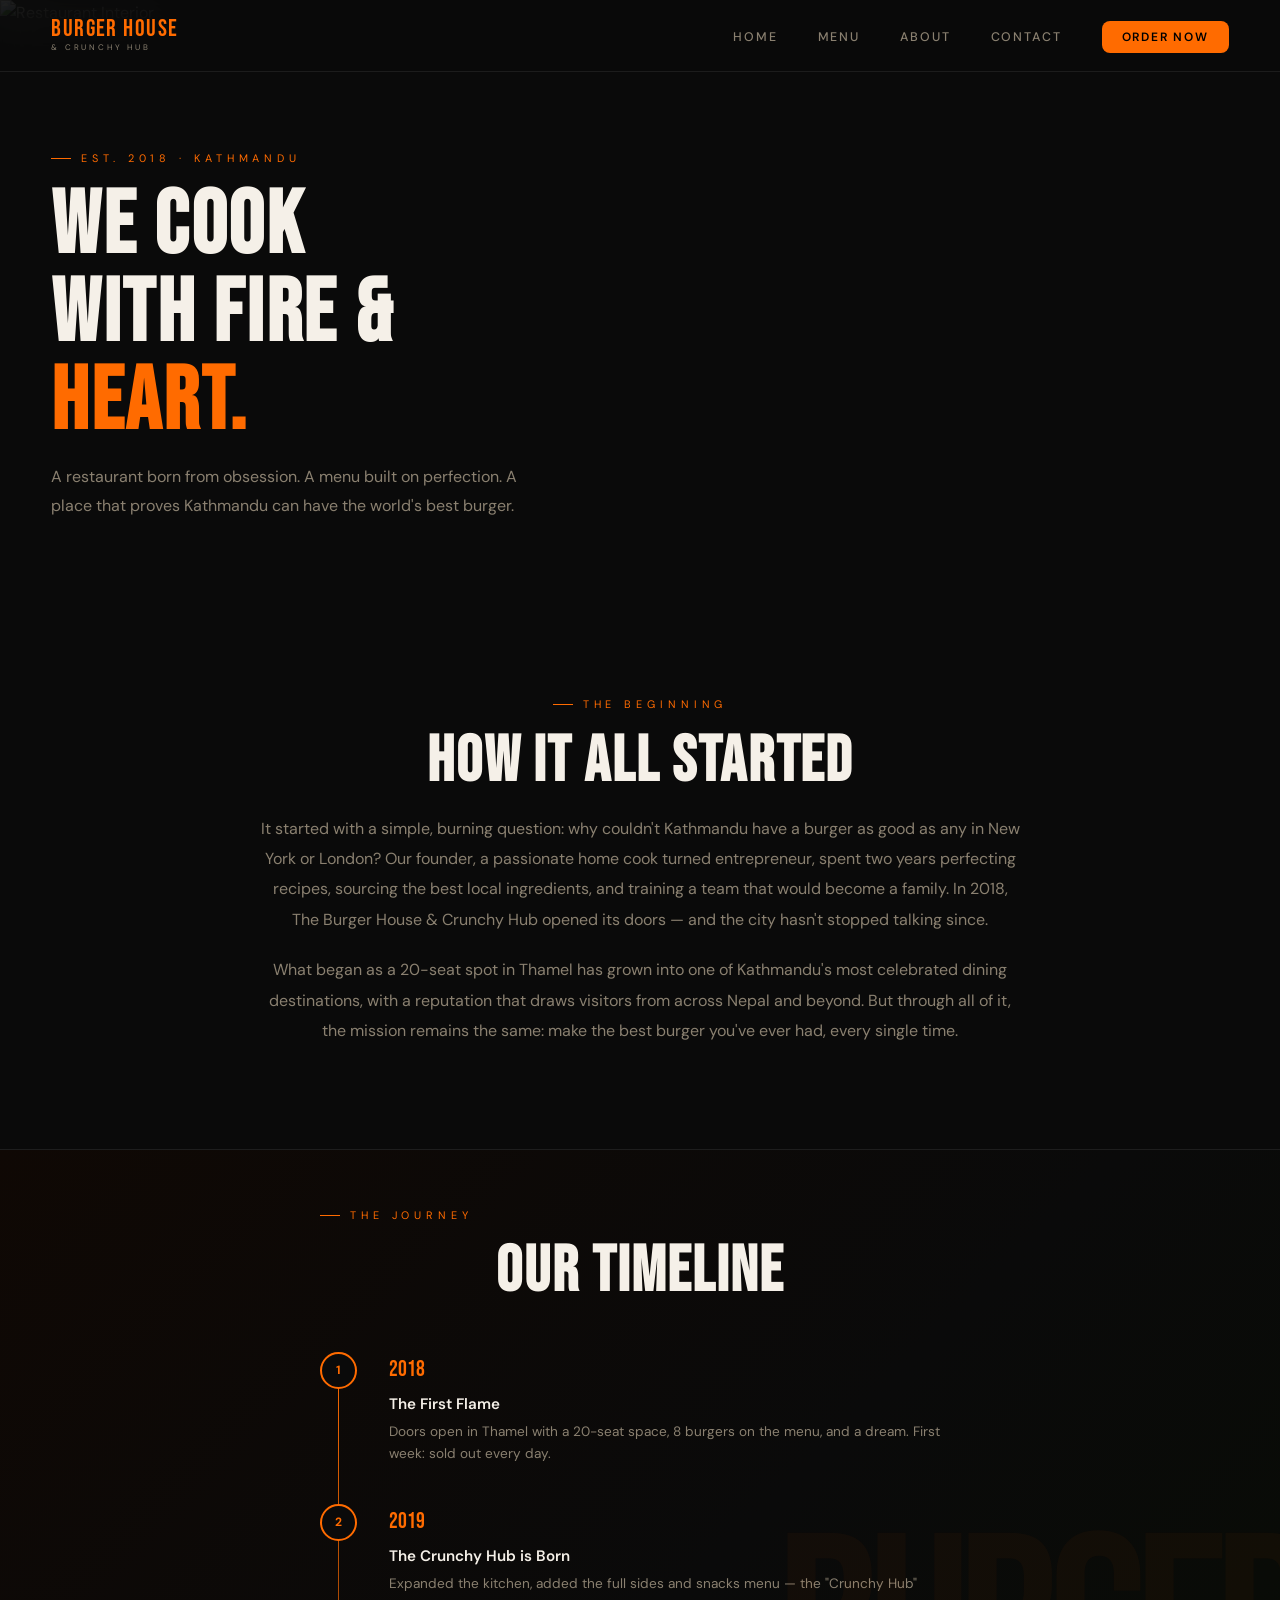
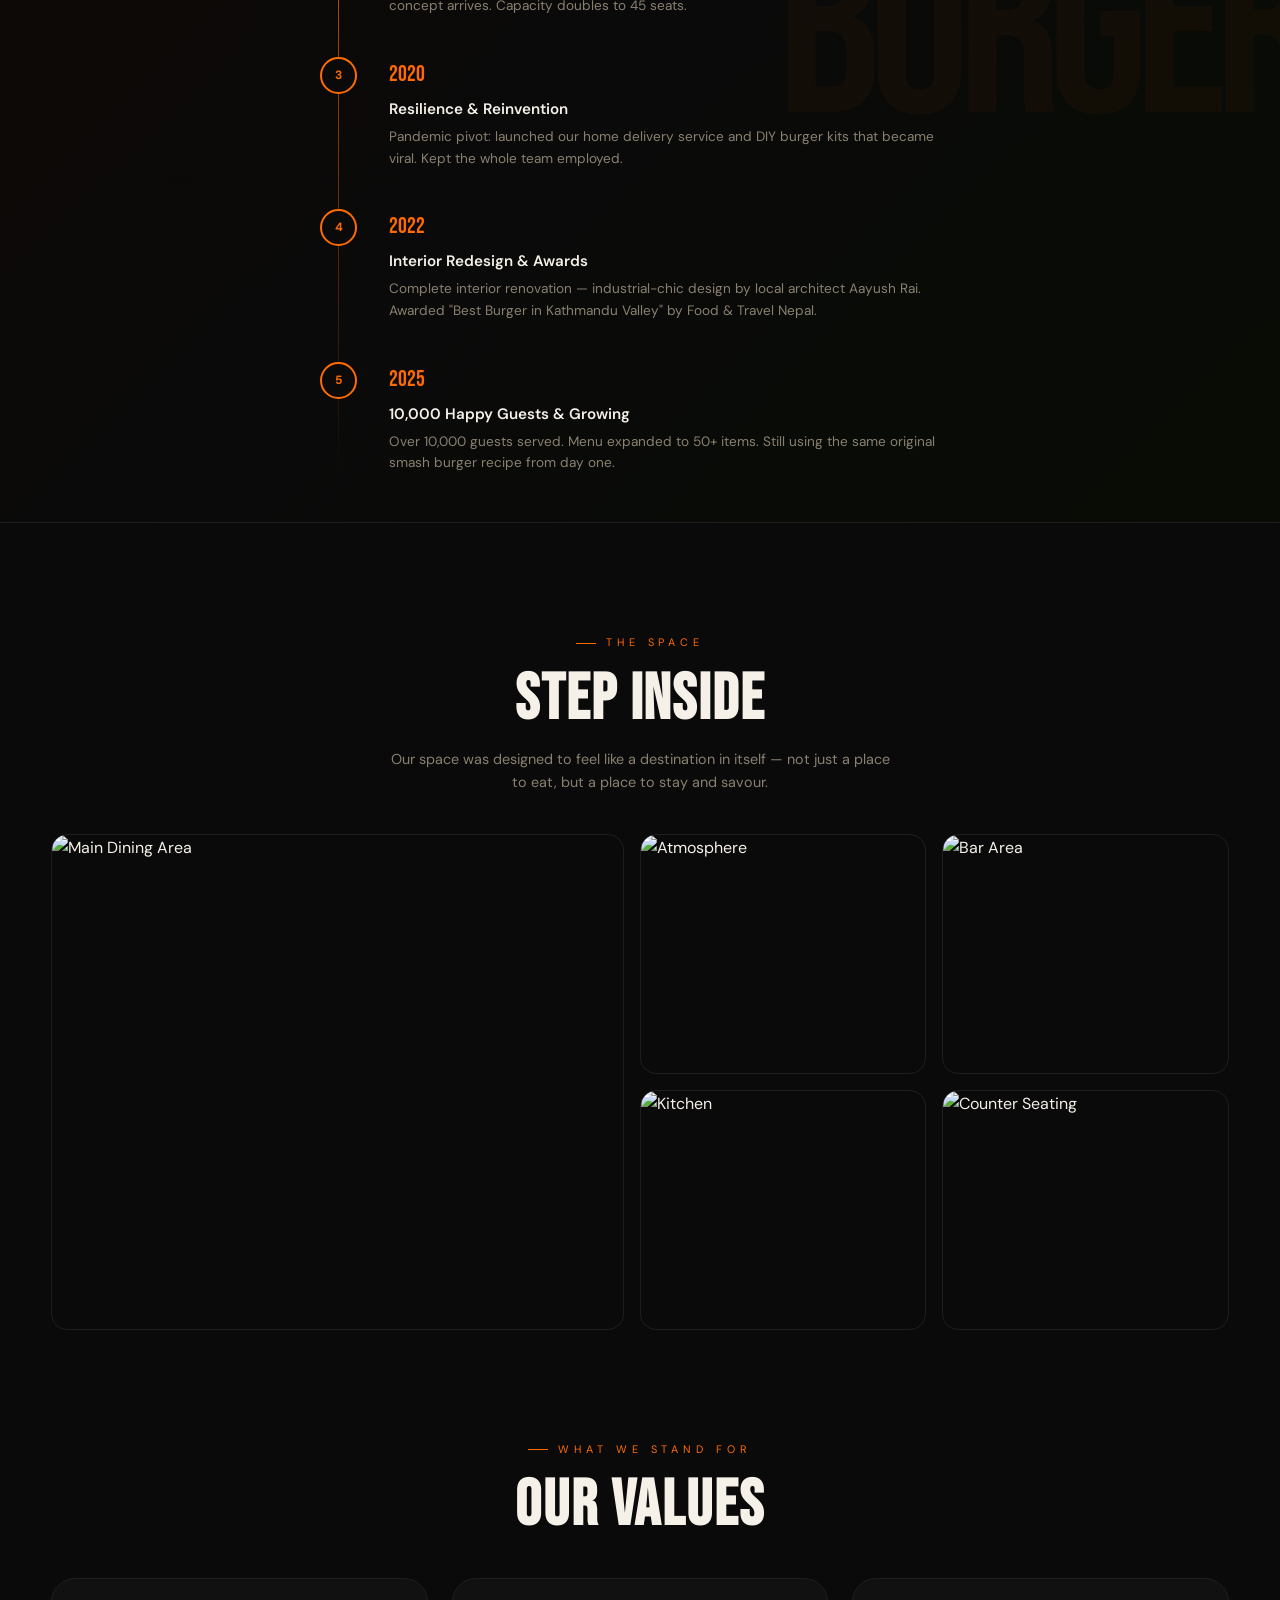
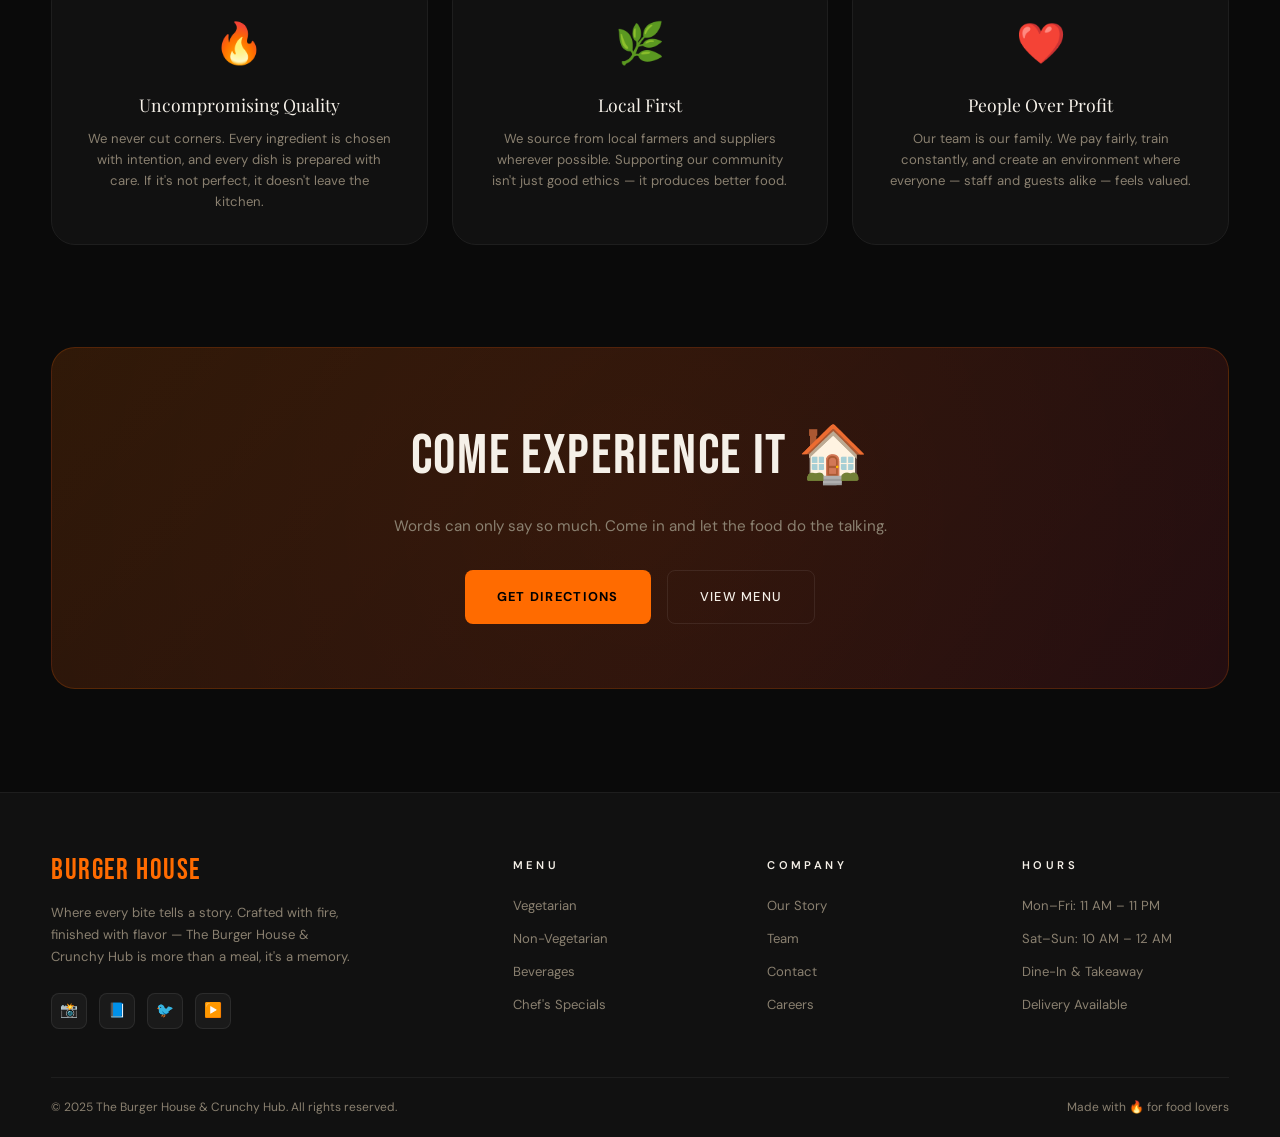
==== burgerhouseandcrunchyhub/about.html @ 93609384 "Add files via upload" ====
<!DOCTYPE html>
<html lang="en">
<head>
  <meta charset="UTF-8"/>
  <meta name="viewport" content="width=device-width, initial-scale=1.0"/>
  <title>Our Story — The Burger House & Crunchy Hub</title>
  <link rel="preconnect" href="https://fonts.googleapis.com"/>
  <link rel="preconnect" href="https://fonts.gstatic.com" crossorigin/>
  <link href="https://fonts.googleapis.com/css2?family=Bebas+Neue&family=Playfair+Display:ital,wght@0,700;1,400&family=DM+Sans:wght@300;400;500;600&display=swap" rel="stylesheet"/>
  <link rel="stylesheet" href="style.css"/>
</head>
<body>

<div id="loader">
  <div class="loader-logo">OUR STORY</div>
  <div class="loader-sub">The Burger House & Crunchy Hub</div>
  <div class="loader-bar"><div class="loader-fill"></div></div>
</div>

<!-- About Hero -->
<div class="about-hero">
  <div class="about-hero-bg">
    <img src="https://images.unsplash.com/photo-1555396273-367ea4eb4db5?w=1400&q=80" alt="Restaurant Interior"/>
  </div>
  <div class="about-hero-overlay"></div>
  <div class="about-hero-content fade-in">
    <div class="section-label">Est. 2018 · Kathmandu</div>
    <h1 class="section-title" style="font-size:clamp(3rem,7vw,5.5rem);margin-bottom:1rem;">We Cook<br>With Fire &amp;<br><span style="color:var(--neon-orange)">Heart.</span></h1>
    <p style="font-size:1rem;color:var(--text-muted);max-width:500px;line-height:1.8;">A restaurant born from obsession. A menu built on perfection. A place that proves Kathmandu can have the world's best burger.</p>
  </div>
</div>

<!-- Story Section -->
<section class="section">
  <div style="max-width:760px;margin:0 auto;text-align:center;" class="fade-in">
    <div class="section-label" style="justify-content:center;">The Beginning</div>
    <h2 class="section-title">How It All Started</h2>
    <p style="font-size:1rem;color:var(--text-muted);line-height:1.9;margin-top:1.25rem;">
      It started with a simple, burning question: why couldn't Kathmandu have a burger as good as any in New York or London? Our founder, a passionate home cook turned entrepreneur, spent two years perfecting recipes, sourcing the best local ingredients, and training a team that would become a family. In 2018, The Burger House &amp; Crunchy Hub opened its doors — and the city hasn't stopped talking since.
    </p>
    <p style="font-size:1rem;color:var(--text-muted);line-height:1.9;margin-top:1.25rem;">
      What began as a 20-seat spot in Thamel has grown into one of Kathmandu's most celebrated dining destinations, with a reputation that draws visitors from across Nepal and beyond. But through all of it, the mission remains the same: make the best burger you've ever had, every single time.
    </p>
  </div>
</section>

<!-- Timeline -->
<section class="section intro-section" style="padding-top:3rem;padding-bottom:3rem;">
  <div style="max-width:640px;margin:0 auto;" class="fade-in">
    <div class="section-label" style="justify-content:center;">The Journey</div>
    <h2 class="section-title" style="text-align:center;margin-bottom:3rem;">Our Timeline</h2>
    <div class="timeline">
      <div class="timeline-item fade-in">
        <div class="timeline-dot">1</div>
        <div>
          <div class="timeline-year">2018</div>
          <div class="why-feature-title" style="margin-top:.25rem;">The First Flame</div>
          <div class="timeline-desc">Doors open in Thamel with a 20-seat space, 8 burgers on the menu, and a dream. First week: sold out every day.</div>
        </div>
      </div>
      <div class="timeline-item fade-in">
        <div class="timeline-dot">2</div>
        <div>
          <div class="timeline-year">2019</div>
          <div class="why-feature-title" style="margin-top:.25rem;">The Crunchy Hub is Born</div>
          <div class="timeline-desc">Expanded the kitchen, added the full sides and snacks menu — the "Crunchy Hub" concept arrives. Capacity doubles to 45 seats.</div>
        </div>
      </div>
      <div class="timeline-item fade-in">
        <div class="timeline-dot">3</div>
        <div>
          <div class="timeline-year">2020</div>
          <div class="why-feature-title" style="margin-top:.25rem;">Resilience &amp; Reinvention</div>
          <div class="timeline-desc">Pandemic pivot: launched our home delivery service and DIY burger kits that became viral. Kept the whole team employed.</div>
        </div>
      </div>
      <div class="timeline-item fade-in">
        <div class="timeline-dot">4</div>
        <div>
          <div class="timeline-year">2022</div>
          <div class="why-feature-title" style="margin-top:.25rem;">Interior Redesign &amp; Awards</div>
          <div class="timeline-desc">Complete interior renovation — industrial-chic design by local architect Aayush Rai. Awarded "Best Burger in Kathmandu Valley" by Food &amp; Travel Nepal.</div>
        </div>
      </div>
      <div class="timeline-item fade-in" style="padding-bottom:0;">
        <div class="timeline-dot">5</div>
        <div>
          <div class="timeline-year">2025</div>
          <div class="why-feature-title" style="margin-top:.25rem;">10,000 Happy Guests &amp; Growing</div>
          <div class="timeline-desc">Over 10,000 guests served. Menu expanded to 50+ items. Still using the same original smash burger recipe from day one.</div>
        </div>
      </div>
    </div>
  </div>
</section>

<!-- Interior Gallery -->
<section class="section">
  <div style="text-align:center;margin-bottom:2.5rem;" class="fade-in">
    <div class="section-label" style="justify-content:center;">The Space</div>
    <h2 class="section-title">Step Inside</h2>
    <p style="color:var(--text-muted);max-width:500px;margin:.75rem auto 0;font-size:.9rem;">Our space was designed to feel like a destination in itself — not just a place to eat, but a place to stay and savour.</p>
  </div>
  <div class="gallery-grid fade-in">
    <div class="gallery-item">
      <img src="https://images.unsplash.com/photo-1555396273-367ea4eb4db5?w=700&q=80" alt="Main Dining Area"/>
      <div class="gallery-overlay"><div class="gallery-overlay-icon">🔍</div></div>
    </div>
    <div class="gallery-item">
      <img src="https://images.unsplash.com/photo-1414235077428-338989a2e8c0?w=400&q=75" alt="Atmosphere"/>
      <div class="gallery-overlay"><div class="gallery-overlay-icon">🔍</div></div>
    </div>
    <div class="gallery-item">
      <img src="https://images.unsplash.com/photo-1551632436-cbf8dd35adfa?w=400&q=75" alt="Bar Area"/>
      <div class="gallery-overlay"><div class="gallery-overlay-icon">🔍</div></div>
    </div>
    <div class="gallery-item">
      <img src="https://images.unsplash.com/photo-1587899897387-091ebd01a6b2?w=400&q=75" alt="Kitchen"/>
      <div class="gallery-overlay"><div class="gallery-overlay-icon">🔍</div></div>
    </div>
    <div class="gallery-item">
      <img src="https://images.unsplash.com/photo-1424847651672-bf20a4b0982b?w=400&q=75" alt="Counter Seating"/>
      <div class="gallery-overlay"><div class="gallery-overlay-icon">🔍</div></div>
    </div>
  </div>
</section>

<!-- Values -->
<section class="section" style="padding-top:0;" id="team">
  <div style="text-align:center;margin-bottom:2.5rem;" class="fade-in">
    <div class="section-label" style="justify-content:center;">What We Stand For</div>
    <h2 class="section-title">Our Values</h2>
  </div>
  <div class="values-grid">
    <div class="value-card fade-in">
      <div class="value-icon">🔥</div>
      <div class="value-title">Uncompromising Quality</div>
      <div class="value-desc">We never cut corners. Every ingredient is chosen with intention, and every dish is prepared with care. If it's not perfect, it doesn't leave the kitchen.</div>
    </div>
    <div class="value-card fade-in fade-in-delay-1">
      <div class="value-icon">🌿</div>
      <div class="value-title">Local First</div>
      <div class="value-desc">We source from local farmers and suppliers wherever possible. Supporting our community isn't just good ethics — it produces better food.</div>
    </div>
    <div class="value-card fade-in fade-in-delay-2">
      <div class="value-icon">❤️</div>
      <div class="value-title">People Over Profit</div>
      <div class="value-desc">Our team is our family. We pay fairly, train constantly, and create an environment where everyone — staff and guests alike — feels valued.</div>
    </div>
  </div>
</section>

<!-- CTA -->
<section class="section" style="padding-top:0;">
  <div class="cta-banner fade-in">
    <div class="cta-banner-title">Come Experience It 🏠</div>
    <div class="cta-banner-sub">Words can only say so much. Come in and let the food do the talking.</div>
    <div class="cta-btns">
      <a href="contact.html" class="btn-primary">Get Directions</a>
      <a href="specials.html" class="btn-outline">View Menu</a>
    </div>
  </div>
</section>

<script src="partials.js"></script>
<script src="main.js"></script>
</body>
</html>
---- burgerhouseandcrunchyhub/style.css ----
/* ============================================================
   THE BURGER HOUSE & CRUNCHY HUB — Main Stylesheet
   Dark neon theme with warm food highlights
   ============================================================ */

/* ---- Google Fonts ---- */
@import url('https://fonts.googleapis.com/css2?family=Bebas+Neue&family=Playfair+Display:ital,wght@0,700;1,400&family=DM+Sans:wght@300;400;500;600&display=swap');

/* ---- CSS Variables ---- */
:root {
  --neon-orange: #FF6B00;
  --neon-yellow: #FFD600;
  --neon-red: #FF2D55;
  --dark-bg: #0A0A0A;
  --dark-card: #111111;
  --dark-border: #1E1E1E;
  --glass-bg: rgba(255,255,255,0.04);
  --glass-border: rgba(255,255,255,0.08);
  --text-primary: #F5F0E8;
  --text-muted: #8A8070;
  --text-accent: #FF6B00;
  --font-display: 'Bebas Neue', cursive;
  --font-serif: 'Playfair Display', serif;
  --font-body: 'DM Sans', sans-serif;
  --radius-sm: 8px;
  --radius-md: 16px;
  --radius-lg: 24px;
  --shadow-glow: 0 0 40px rgba(255,107,0,0.25);
  --shadow-card: 0 8px 32px rgba(0,0,0,0.6);
  --transition: all 0.35s cubic-bezier(0.4,0,0.2,1);
}

/* ---- Reset & Base ---- */
*, *::before, *::after { box-sizing: border-box; margin: 0; padding: 0; }
html { scroll-behavior: smooth; font-size: 16px; }
body {
  font-family: var(--font-body);
  background: var(--dark-bg);
  color: var(--text-primary);
  line-height: 1.6;
  overflow-x: hidden;
}
img { display: block; width: 100%; height: auto; }
a { color: inherit; text-decoration: none; }
ul { list-style: none; }
button { cursor: pointer; border: none; background: none; font-family: inherit; }

/* ---- Loading Screen ---- */
#loader {
  position: fixed; inset: 0;
  background: var(--dark-bg);
  display: flex; flex-direction: column;
  align-items: center; justify-content: center;
  z-index: 9999;
  transition: opacity 0.6s ease, visibility 0.6s ease;
}
#loader.hidden { opacity: 0; visibility: hidden; pointer-events: none; }
.loader-logo {
  font-family: var(--font-display);
  font-size: clamp(2.5rem, 6vw, 5rem);
  letter-spacing: 0.05em;
  color: var(--neon-orange);
  text-shadow: 0 0 60px rgba(255,107,0,0.6);
  animation: pulseGlow 1.2s ease-in-out infinite alternate;
}
.loader-sub {
  font-family: var(--font-body);
  font-size: 0.75rem;
  letter-spacing: 0.4em;
  text-transform: uppercase;
  color: var(--text-muted);
  margin-top: 8px;
}
.loader-bar {
  width: 220px; height: 2px;
  background: var(--dark-border);
  margin-top: 32px;
  border-radius: 99px;
  overflow: hidden;
}
.loader-fill {
  height: 100%;
  background: linear-gradient(90deg, var(--neon-orange), var(--neon-yellow));
  border-radius: 99px;
  animation: loadFill 1.8s ease forwards;
}
@keyframes loadFill { from { width: 0; } to { width: 100%; } }
@keyframes pulseGlow {
  from { text-shadow: 0 0 30px rgba(255,107,0,0.4); }
  to   { text-shadow: 0 0 80px rgba(255,107,0,0.9); }
}

/* ---- Navbar ---- */
.navbar {
  position: fixed; top: 0; left: 0; right: 0;
  z-index: 1000;
  display: flex; align-items: center; justify-content: space-between;
  padding: 0 clamp(1.5rem, 4vw, 4rem);
  height: 72px;
  background: rgba(10,10,10,0.85);
  backdrop-filter: blur(20px);
  -webkit-backdrop-filter: blur(20px);
  border-bottom: 1px solid var(--glass-border);
  transition: var(--transition);
}
.navbar.scrolled {
  height: 62px;
  background: rgba(8,8,8,0.97);
  border-bottom-color: rgba(255,107,0,0.15);
}
.nav-logo {
  display: flex; flex-direction: column; gap: 0;
}
.nav-logo-main {
  font-family: var(--font-display);
  font-size: 1.5rem;
  letter-spacing: 0.06em;
  color: var(--neon-orange);
  line-height: 1;
}
.nav-logo-sub {
  font-size: 0.5rem;
  letter-spacing: 0.35em;
  text-transform: uppercase;
  color: var(--text-muted);
}
.nav-links {
  display: flex; gap: 2.5rem;
  align-items: center;
}
.nav-links a {
  font-size: 0.78rem;
  font-weight: 500;
  letter-spacing: 0.15em;
  text-transform: uppercase;
  color: var(--text-muted);
  transition: var(--transition);
  position: relative;
}
.nav-links a::after {
  content: '';
  position: absolute; bottom: -4px; left: 0;
  width: 0; height: 1px;
  background: var(--neon-orange);
  transition: width 0.3s ease;
}
.nav-links a:hover, .nav-links a.active { color: var(--text-primary); }
.nav-links a:hover::after, .nav-links a.active::after { width: 100%; }
.nav-cta {
  background: var(--neon-orange);
  color: #000 !important;
  padding: 0.5rem 1.25rem;
  border-radius: var(--radius-sm);
  font-weight: 600 !important;
  font-size: 0.75rem !important;
  transition: var(--transition) !important;
}
.nav-cta:hover {
  background: var(--neon-yellow) !important;
  box-shadow: 0 0 20px rgba(255,107,0,0.5);
  transform: translateY(-1px);
}
.nav-cta::after { display: none !important; }
.nav-hamburger {
  display: none;
  flex-direction: column; gap: 5px;
  padding: 4px;
}
.nav-hamburger span {
  display: block; width: 24px; height: 2px;
  background: var(--text-primary);
  border-radius: 2px;
  transition: var(--transition);
}
.nav-mobile {
  display: none;
  position: fixed; top: 72px; left: 0; right: 0;
  background: rgba(8,8,8,0.98);
  backdrop-filter: blur(20px);
  padding: 1.5rem 2rem 2rem;
  flex-direction: column; gap: 1.25rem;
  border-bottom: 1px solid var(--glass-border);
  z-index: 999;
}
.nav-mobile.open { display: flex; }
.nav-mobile a {
  font-size: 0.85rem; letter-spacing: 0.15em;
  text-transform: uppercase; color: var(--text-muted);
  padding: 0.5rem 0;
  border-bottom: 1px solid var(--dark-border);
  transition: var(--transition);
}
.nav-mobile a:hover { color: var(--neon-orange); }

/* ---- Hero ---- */
.hero {
  min-height: 100vh;
  display: grid; grid-template-columns: 1fr 1fr;
  align-items: center;
  padding: 100px clamp(1.5rem, 4vw, 4rem) 60px;
  gap: 3rem;
  position: relative;
  overflow: hidden;
}
.hero::before {
  content: '';
  position: absolute; inset: 0;
  background: radial-gradient(ellipse 60% 70% at 70% 50%, rgba(255,107,0,0.08) 0%, transparent 70%);
  pointer-events: none;
}
.hero-noise {
  position: absolute; inset: 0;
  background-image: url("data:image/svg+xml,%3Csvg viewBox='0 0 256 256' xmlns='http://www.w3.org/2000/svg'%3E%3Cfilter id='n'%3E%3CfeTurbulence type='fractalNoise' baseFrequency='0.9' numOctaves='4' stitchTiles='stitch'/%3E%3C/filter%3E%3Crect width='100%25' height='100%25' filter='url(%23n)' opacity='0.03'/%3E%3C/svg%3E");
  pointer-events: none; opacity: 0.4;
}
.hero-content { position: relative; z-index: 1; }
.hero-eyebrow {
  display: inline-flex; align-items: center; gap: 10px;
  font-size: 0.7rem; letter-spacing: 0.4em; text-transform: uppercase;
  color: var(--neon-orange); margin-bottom: 1.25rem;
}
.hero-eyebrow::before {
  content: ''; display: block; width: 28px; height: 1px; background: var(--neon-orange);
}
.hero-title {
  font-family: var(--font-display);
  font-size: clamp(3.5rem, 7vw, 7rem);
  line-height: 0.92;
  letter-spacing: 0.02em;
  color: var(--text-primary);
  margin-bottom: 1.5rem;
}
.hero-title span {
  color: var(--neon-orange);
  display: block;
}
.hero-desc {
  font-size: 1.05rem; font-weight: 300;
  color: var(--text-muted); max-width: 440px;
  margin-bottom: 2.5rem; line-height: 1.7;
}
.hero-actions { display: flex; gap: 1rem; flex-wrap: wrap; }
.btn-primary {
  display: inline-flex; align-items: center; gap: 8px;
  background: var(--neon-orange);
  color: #000; font-weight: 700; font-size: 0.8rem;
  letter-spacing: 0.1em; text-transform: uppercase;
  padding: 1rem 2rem; border-radius: var(--radius-sm);
  transition: var(--transition);
}
.btn-primary:hover {
  background: var(--neon-yellow);
  box-shadow: 0 8px 30px rgba(255,107,0,0.45);
  transform: translateY(-2px);
}
.btn-outline {
  display: inline-flex; align-items: center; gap: 8px;
  background: transparent;
  color: var(--text-primary); font-weight: 500; font-size: 0.8rem;
  letter-spacing: 0.1em; text-transform: uppercase;
  padding: 1rem 2rem; border-radius: var(--radius-sm);
  border: 1px solid var(--glass-border);
  transition: var(--transition);
}
.btn-outline:hover {
  border-color: var(--neon-orange);
  color: var(--neon-orange);
  background: rgba(255,107,0,0.05);
}
.hero-stats {
  display: flex; gap: 2.5rem; margin-top: 3rem;
  padding-top: 2rem;
  border-top: 1px solid var(--dark-border);
}
.stat-num {
  font-family: var(--font-display);
  font-size: 2rem; color: var(--neon-orange); line-height: 1;
}
.stat-label {
  font-size: 0.7rem; letter-spacing: 0.2em;
  text-transform: uppercase; color: var(--text-muted);
  margin-top: 2px;
}
.hero-image-wrap {
  position: relative; z-index: 1;
  display: flex; align-items: center; justify-content: center;
}
.hero-image-glow {
  position: absolute;
  width: 65%; height: 65%;
  background: radial-gradient(circle, rgba(255,107,0,0.3) 0%, transparent 70%);
  border-radius: 50%;
  filter: blur(40px);
  animation: floatGlow 4s ease-in-out infinite alternate;
}
.hero-image-main {
  width: 100%; max-width: 560px;
  border-radius: 50%;
  aspect-ratio: 1;
  object-fit: cover;
  animation: floatBurger 4s ease-in-out infinite;
  position: relative; z-index: 1;
  box-shadow: 0 30px 80px rgba(0,0,0,0.7), 0 0 60px rgba(255,107,0,0.2);
  border: 1px solid rgba(255,107,0,0.15);
}
@keyframes floatBurger {
  0%, 100% { transform: translateY(0px); }
  50% { transform: translateY(-18px); }
}
@keyframes floatGlow {
  from { transform: scale(0.85); opacity: 0.5; }
  to { transform: scale(1.15); opacity: 0.9; }
}
.hero-badge {
  position: absolute; top: 8%; right: 5%;
  background: var(--neon-red);
  color: #fff;
  border-radius: 50%;
  width: 80px; height: 80px;
  display: flex; flex-direction: column;
  align-items: center; justify-content: center;
  font-family: var(--font-display);
  font-size: 1.1rem; line-height: 1;
  animation: spin 20s linear infinite;
  box-shadow: 0 0 20px rgba(255,45,85,0.4);
}
.hero-badge small { font-size: 0.45rem; letter-spacing: 0.2em; font-family: var(--font-body); }
@keyframes spin { from { transform: rotate(0deg); } to { transform: rotate(360deg); } }

/* ---- Section Utilities ---- */
.section { padding: clamp(4rem, 8vw, 7rem) clamp(1.5rem, 4vw, 4rem); }
.section-label {
  display: inline-flex; align-items: center; gap: 10px;
  font-size: 0.68rem; letter-spacing: 0.45em; text-transform: uppercase;
  color: var(--neon-orange); margin-bottom: 1rem;
}
.section-label::before {
  content: ''; display: block; width: 20px; height: 1px; background: var(--neon-orange);
}
.section-title {
  font-family: var(--font-display);
  font-size: clamp(2.2rem, 5vw, 4rem);
  line-height: 1; letter-spacing: 0.03em;
  color: var(--text-primary); margin-bottom: 1rem;
}
.section-sub {
  font-size: 0.95rem; color: var(--text-muted);
  max-width: 500px; line-height: 1.7;
}

/* ---- Featured / Category Strip ---- */
.categories {
  background: var(--dark-card);
  border-top: 1px solid var(--dark-border);
  border-bottom: 1px solid var(--dark-border);
}
.categories-grid {
  display: grid; grid-template-columns: repeat(4, 1fr);
  gap: 0;
}
.cat-item {
  display: flex; flex-direction: column;
  align-items: center; justify-content: center; gap: 0.75rem;
  padding: 2.5rem 1.5rem;
  border-right: 1px solid var(--dark-border);
  cursor: pointer;
  transition: var(--transition);
  text-align: center;
  position: relative; overflow: hidden;
}
.cat-item:last-child { border-right: none; }
.cat-item::before {
  content: '';
  position: absolute; bottom: 0; left: 50%; transform: translateX(-50%);
  width: 0; height: 2px;
  background: var(--neon-orange);
  transition: width 0.4s ease;
}
.cat-item:hover { background: var(--glass-bg); }
.cat-item:hover::before { width: 80%; }
.cat-icon {
  font-size: 2rem;
  transition: transform 0.4s cubic-bezier(0.34,1.56,0.64,1);
}
.cat-item:hover .cat-icon { transform: scale(1.2) translateY(-4px); }
.cat-name {
  font-size: 0.72rem; letter-spacing: 0.2em; text-transform: uppercase;
  color: var(--text-muted); font-weight: 500;
  transition: color 0.3s;
}
.cat-item:hover .cat-name { color: var(--neon-orange); }

/* ---- Food Cards ---- */
.cards-grid {
  display: grid;
  grid-template-columns: repeat(auto-fill, minmax(280px, 1fr));
  gap: 1.5rem;
}
.food-card {
  background: var(--dark-card);
  border: 1px solid var(--dark-border);
  border-radius: var(--radius-lg);
  overflow: hidden;
  cursor: pointer;
  transition: var(--transition);
  position: relative;
}
.food-card:hover {
  transform: translateY(-6px);
  border-color: rgba(255,107,0,0.3);
  box-shadow: var(--shadow-glow), var(--shadow-card);
}
.food-card-img {
  position: relative; overflow: hidden;
  height: 200px;
}
.food-card-img img {
  width: 100%; height: 100%; object-fit: cover;
  transition: transform 0.6s cubic-bezier(0.4,0,0.2,1);
}
.food-card:hover .food-card-img img { transform: scale(1.08); }
.food-card-badge {
  position: absolute; top: 12px; left: 12px;
  background: var(--neon-red);
  color: #fff; font-size: 0.6rem;
  letter-spacing: 0.15em; text-transform: uppercase; font-weight: 600;
  padding: 0.25rem 0.6rem; border-radius: 4px;
}
.food-card-badge.veg { background: #22C55E; }
.food-card-body { padding: 1.25rem 1.25rem 1.5rem; }
.food-card-name {
  font-family: var(--font-serif);
  font-size: 1.1rem; color: var(--text-primary);
  margin-bottom: 0.5rem;
}
.food-card-desc {
  font-size: 0.8rem; color: var(--text-muted);
  line-height: 1.6; margin-bottom: 1rem;
}
.food-card-footer {
  display: flex; align-items: center; justify-content: space-between;
}
.food-card-price {
  font-family: var(--font-display);
  font-size: 1.5rem; color: var(--neon-orange); letter-spacing: 0.03em;
}
.food-card-btn {
  display: flex; align-items: center; justify-content: center;
  width: 36px; height: 36px; border-radius: 50%;
  background: rgba(255,107,0,0.1);
  color: var(--neon-orange); font-size: 1.1rem;
  border: 1px solid rgba(255,107,0,0.2);
  transition: var(--transition);
}
.food-card-btn:hover {
  background: var(--neon-orange); color: #000;
  transform: rotate(90deg);
}

/* ---- Popular Slider ---- */
.slider-wrap {
  position: relative; overflow: hidden;
  padding: 1rem 0;
}
.slider-track {
  display: flex; gap: 1.5rem;
  transition: transform 0.5s cubic-bezier(0.4,0,0.2,1);
  will-change: transform;
}
.slide-card {
  flex: 0 0 calc(33.333% - 1rem);
  background: var(--dark-card);
  border: 1px solid var(--dark-border);
  border-radius: var(--radius-lg);
  overflow: hidden;
  transition: var(--transition);
  cursor: pointer;
}
.slide-card:hover {
  border-color: rgba(255,107,0,0.3);
  box-shadow: var(--shadow-glow);
  transform: translateY(-4px);
}
.slide-img {
  height: 180px; overflow: hidden;
}
.slide-img img { height: 100%; object-fit: cover; transition: transform 0.5s ease; }
.slide-card:hover .slide-img img { transform: scale(1.07); }
.slide-body { padding: 1.1rem 1.25rem 1.4rem; }
.slide-name {
  font-family: var(--font-serif); font-size: 1rem;
  color: var(--text-primary); margin-bottom: 0.3rem;
}
.slide-price {
  font-family: var(--font-display);
  font-size: 1.3rem; color: var(--neon-orange);
}
.slider-controls {
  display: flex; gap: 0.75rem;
  justify-content: center; margin-top: 1.75rem;
}
.slider-btn {
  width: 44px; height: 44px;
  border-radius: 50%;
  border: 1px solid var(--dark-border);
  background: var(--dark-card);
  color: var(--text-muted);
  font-size: 1rem;
  display: flex; align-items: center; justify-content: center;
  transition: var(--transition); cursor: pointer;
}
.slider-btn:hover { border-color: var(--neon-orange); color: var(--neon-orange); }
.slider-dots {
  display: flex; gap: 0.5rem;
  align-items: center;
}
.dot {
  width: 6px; height: 6px; border-radius: 50%;
  background: var(--dark-border); cursor: pointer;
  transition: var(--transition);
}
.dot.active { background: var(--neon-orange); width: 20px; border-radius: 3px; }

/* ---- Why Choose Us ---- */
.why-grid {
  display: grid; grid-template-columns: 1fr 1fr;
  gap: 4rem; align-items: center;
}
.why-image-collage {
  position: relative; height: 500px;
}
.collage-img {
  position: absolute;
  border-radius: var(--radius-md);
  overflow: hidden;
  border: 2px solid var(--dark-border);
  box-shadow: var(--shadow-card);
  transition: var(--transition);
}
.collage-img:hover { transform: scale(1.02); z-index: 2; border-color: rgba(255,107,0,0.4); }
.collage-img img { width: 100%; height: 100%; object-fit: cover; }
.collage-img.c1 { width: 60%; height: 55%; top: 0; left: 0; }
.collage-img.c2 { width: 45%; height: 50%; top: 10%; right: 0; }
.collage-img.c3 { width: 55%; height: 45%; bottom: 0; left: 15%; }
.collage-badge {
  position: absolute;
  right: 5%; bottom: 8%;
  background: var(--neon-orange);
  color: #000;
  border-radius: var(--radius-md);
  padding: 1rem 1.25rem;
  text-align: center;
  box-shadow: 0 10px 40px rgba(255,107,0,0.4);
  z-index: 3;
}
.collage-badge-num {
  font-family: var(--font-display); font-size: 2.5rem; line-height: 1;
}
.collage-badge-text {
  font-size: 0.65rem; font-weight: 600;
  letter-spacing: 0.15em; text-transform: uppercase;
}
.why-features { margin-top: 2rem; display: flex; flex-direction: column; gap: 1.5rem; }
.why-feature {
  display: flex; gap: 1.25rem; align-items: flex-start;
  padding: 1.25rem;
  border: 1px solid var(--dark-border);
  border-radius: var(--radius-md);
  background: var(--glass-bg);
  transition: var(--transition);
}
.why-feature:hover {
  border-color: rgba(255,107,0,0.25);
  background: rgba(255,107,0,0.04);
}
.why-icon {
  font-size: 1.75rem; flex-shrink: 0;
  width: 52px; height: 52px;
  background: rgba(255,107,0,0.1);
  border-radius: var(--radius-sm);
  display: flex; align-items: center; justify-content: center;
  border: 1px solid rgba(255,107,0,0.15);
  transition: transform 0.3s ease;
}
.why-feature:hover .why-icon { transform: scale(1.1) rotate(-5deg); }
.why-feature-title {
  font-weight: 600; font-size: 0.95rem; color: var(--text-primary);
  margin-bottom: 0.3rem;
}
.why-feature-desc { font-size: 0.82rem; color: var(--text-muted); line-height: 1.6; }

/* ---- Intro / About Banner ---- */
.intro-section {
  background: linear-gradient(135deg, #0F0804 0%, #0A0A0A 50%, #080C04 100%);
  border-top: 1px solid var(--dark-border);
  border-bottom: 1px solid var(--dark-border);
  position: relative; overflow: hidden;
}
.intro-section::after {
  content: 'BURGER';
  font-family: var(--font-display);
  font-size: 20vw; letter-spacing: -0.05em;
  position: absolute; right: -2%; top: 50%;
  transform: translateY(-50%);
  color: rgba(255,107,0,0.04);
  pointer-events: none; line-height: 1;
  user-select: none;
}
.intro-grid {
  display: grid; grid-template-columns: 1fr 1fr;
  gap: 5rem; align-items: center;
  position: relative; z-index: 1;
}
.intro-image {
  border-radius: var(--radius-lg);
  overflow: hidden;
  height: 420px;
  border: 1px solid var(--dark-border);
  box-shadow: var(--shadow-card);
}
.intro-image img { width: 100%; height: 100%; object-fit: cover; }
.intro-quote {
  font-family: var(--font-serif);
  font-size: clamp(1.2rem, 2.5vw, 1.6rem);
  font-style: italic;
  color: var(--text-muted); line-height: 1.6;
  margin-bottom: 1.5rem;
  padding-left: 1.5rem;
  border-left: 2px solid var(--neon-orange);
}

/* ---- Marquee ---- */
.marquee-section {
  background: var(--neon-orange);
  padding: 1rem 0; overflow: hidden;
}
.marquee-track {
  display: flex; gap: 3rem; width: max-content;
  animation: marquee 20s linear infinite;
}
.marquee-item {
  display: flex; align-items: center; gap: 1rem;
  font-family: var(--font-display);
  font-size: 1.1rem; letter-spacing: 0.1em;
  color: #000; white-space: nowrap;
}
.marquee-dot { color: rgba(0,0,0,0.4); font-size: 0.6rem; }
@keyframes marquee { from { transform: translateX(0); } to { transform: translateX(-50%); } }

/* ---- Testimonials ---- */
.reviews-grid {
  display: grid; grid-template-columns: repeat(3, 1fr); gap: 1.5rem;
}
.review-card {
  background: var(--dark-card);
  border: 1px solid var(--dark-border);
  border-radius: var(--radius-lg);
  padding: 1.75rem;
  transition: var(--transition);
  position: relative;
}
.review-card:hover {
  border-color: rgba(255,107,0,0.25);
  transform: translateY(-4px);
  box-shadow: var(--shadow-card);
}
.review-card::before {
  content: '"';
  position: absolute; top: -1px; left: 20px;
  font-family: var(--font-display);
  font-size: 6rem; line-height: 1;
  color: rgba(255,107,0,0.1);
  pointer-events: none;
}
.review-stars { color: var(--neon-yellow); margin-bottom: 1rem; letter-spacing: 2px; }
.review-text {
  font-size: 0.87rem; color: var(--text-muted);
  line-height: 1.7; margin-bottom: 1.25rem;
}
.reviewer { display: flex; align-items: center; gap: 0.75rem; }
.reviewer-avatar {
  width: 36px; height: 36px; border-radius: 50%;
  object-fit: cover; border: 2px solid var(--dark-border);
}
.reviewer-name { font-size: 0.82rem; font-weight: 600; }
.reviewer-role { font-size: 0.7rem; color: var(--text-muted); }

/* ---- CTA Banner ---- */
.cta-banner {
  background: linear-gradient(135deg, rgba(255,107,0,0.15) 0%, rgba(255,45,85,0.1) 100%);
  border: 1px solid rgba(255,107,0,0.2);
  border-radius: var(--radius-lg);
  padding: 4rem 3rem;
  text-align: center;
  position: relative; overflow: hidden;
}
.cta-banner::before {
  content: '';
  position: absolute; inset: -50%;
  background: radial-gradient(circle at 50% 50%, rgba(255,107,0,0.06) 0%, transparent 60%);
}
.cta-banner-title {
  font-family: var(--font-display);
  font-size: clamp(2rem, 5vw, 3.5rem);
  color: var(--text-primary); letter-spacing: 0.03em;
  margin-bottom: 0.75rem; position: relative;
}
.cta-banner-sub {
  font-size: 0.95rem; color: var(--text-muted);
  margin-bottom: 2rem; position: relative;
}
.cta-btns { display: flex; gap: 1rem; justify-content: center; flex-wrap: wrap; position: relative; }

/* ---- About Page ---- */
.about-hero {
  min-height: 65vh;
  display: flex; align-items: flex-end;
  padding: 120px clamp(1.5rem, 4vw, 4rem) 4rem;
  position: relative; overflow: hidden;
}
.about-hero-bg {
  position: absolute; inset: 0;
}
.about-hero-bg img {
  width: 100%; height: 100%; object-fit: cover;
}
.about-hero-overlay {
  position: absolute; inset: 0;
  background: linear-gradient(to top, rgba(10,10,10,0.98) 0%, rgba(10,10,10,0.4) 50%, rgba(10,10,10,0.2) 100%);
}
.about-hero-content { position: relative; z-index: 1; max-width: 640px; }
.timeline { margin-top: 2rem; position: relative; }
.timeline::before {
  content: '';
  position: absolute; left: 18px; top: 0; bottom: 0;
  width: 1px; background: linear-gradient(to bottom, var(--neon-orange), transparent);
}
.timeline-item {
  display: flex; gap: 2rem;
  padding: 0 0 2.5rem 0;
  position: relative;
}
.timeline-dot {
  width: 37px; height: 37px;
  border-radius: 50%;
  background: var(--dark-bg);
  border: 2px solid var(--neon-orange);
  display: flex; align-items: center; justify-content: center;
  font-size: 0.75rem; font-weight: 700; color: var(--neon-orange);
  flex-shrink: 0; z-index: 1;
}
.timeline-year { font-family: var(--font-display); font-size: 1.4rem; color: var(--neon-orange); }
.timeline-desc { font-size: 0.85rem; color: var(--text-muted); line-height: 1.6; margin-top: 0.25rem; }

/* ---- Team / Values Grid ---- */
.values-grid { display: grid; grid-template-columns: repeat(3, 1fr); gap: 1.5rem; }
.value-card {
  background: var(--dark-card);
  border: 1px solid var(--dark-border);
  border-radius: var(--radius-lg);
  padding: 2rem;
  text-align: center;
  transition: var(--transition);
}
.value-card:hover {
  border-color: rgba(255,107,0,0.3);
  transform: translateY(-4px);
  box-shadow: var(--shadow-glow);
}
.value-icon { font-size: 2.5rem; margin-bottom: 1rem; }
.value-title { font-family: var(--font-serif); font-size: 1.1rem; margin-bottom: 0.5rem; }
.value-desc { font-size: 0.82rem; color: var(--text-muted); line-height: 1.6; }

/* ---- Interior Gallery ---- */
.gallery-grid {
  display: grid;
  grid-template-columns: 2fr 1fr 1fr;
  grid-template-rows: 240px 240px;
  gap: 1rem;
}
.gallery-item {
  border-radius: var(--radius-md);
  overflow: hidden;
  cursor: pointer;
  position: relative;
  border: 1px solid var(--dark-border);
}
.gallery-item img { width: 100%; height: 100%; object-fit: cover; transition: transform 0.5s ease; }
.gallery-item:hover img { transform: scale(1.06); }
.gallery-item:first-child { grid-row: 1 / 3; }
.gallery-overlay {
  position: absolute; inset: 0;
  background: rgba(0,0,0,0.0);
  transition: background 0.3s ease;
  display: flex; align-items: center; justify-content: center;
}
.gallery-item:hover .gallery-overlay { background: rgba(255,107,0,0.15); }
.gallery-overlay-icon { opacity: 0; font-size: 2rem; transition: opacity 0.3s ease; }
.gallery-item:hover .gallery-overlay-icon { opacity: 1; }

/* ---- Contact Page ---- */
.contact-grid {
  display: grid; grid-template-columns: 1fr 1.2fr; gap: 4rem;
}
.contact-info { display: flex; flex-direction: column; gap: 2rem; }
.contact-block { display: flex; gap: 1.25rem; align-items: flex-start; }
.contact-icon {
  width: 48px; height: 48px; border-radius: var(--radius-sm);
  background: rgba(255,107,0,0.1);
  border: 1px solid rgba(255,107,0,0.2);
  display: flex; align-items: center; justify-content: center;
  font-size: 1.25rem; flex-shrink: 0;
}
.contact-block-title { font-weight: 600; font-size: 0.85rem; margin-bottom: 0.3rem; }
.contact-block-val { font-size: 0.85rem; color: var(--text-muted); line-height: 1.7; }
.hours-table { width: 100%; border-collapse: collapse; margin-top: 1.5rem; }
.hours-table td {
  padding: 0.6rem 0;
  border-bottom: 1px solid var(--dark-border);
  font-size: 0.85rem;
}
.hours-table td:last-child { color: var(--text-muted); text-align: right; }
.hours-table tr:last-child td { border-bottom: none; }
.open-now {
  display: inline-block;
  background: rgba(34,197,94,0.15);
  color: #22C55E; font-size: 0.65rem; font-weight: 600;
  letter-spacing: 0.15em; text-transform: uppercase;
  padding: 0.2rem 0.6rem; border-radius: 4px;
  border: 1px solid rgba(34,197,94,0.25);
  margin-left: 0.5rem;
}

/* ---- Contact Form ---- */
.contact-form { display: flex; flex-direction: column; gap: 1.25rem; }
.form-group { display: flex; flex-direction: column; gap: 0.5rem; }
.form-label { font-size: 0.72rem; letter-spacing: 0.2em; text-transform: uppercase; color: var(--text-muted); }
.form-input, .form-textarea {
  background: var(--dark-card);
  border: 1px solid var(--dark-border);
  border-radius: var(--radius-sm);
  padding: 0.875rem 1rem;
  color: var(--text-primary);
  font-family: var(--font-body); font-size: 0.9rem;
  width: 100%; outline: none;
  transition: border-color 0.3s ease, box-shadow 0.3s ease;
}
.form-input:focus, .form-textarea:focus {
  border-color: var(--neon-orange);
  box-shadow: 0 0 0 3px rgba(255,107,0,0.08);
}
.form-input::placeholder, .form-textarea::placeholder { color: var(--text-muted); }
.form-textarea { resize: vertical; min-height: 130px; }
.form-row { display: grid; grid-template-columns: 1fr 1fr; gap: 1rem; }
.map-embed {
  border-radius: var(--radius-md);
  overflow: hidden;
  border: 1px solid var(--dark-border);
  height: 260px;
  margin-top: 2rem;
}
.map-embed iframe { width: 100%; height: 100%; border: none; }

/* ---- Menu Page Header ---- */
.menu-hero {
  padding: 140px clamp(1.5rem, 4vw, 4rem) 3rem;
  text-align: center;
  position: relative; overflow: hidden;
}
.menu-hero::before {
  content: '';
  position: absolute; inset: 0;
  background: radial-gradient(ellipse 60% 80% at 50% 0%, rgba(255,107,0,0.1) 0%, transparent 70%);
  pointer-events: none;
}
.menu-tabs {
  display: flex; gap: 0.5rem; justify-content: center;
  flex-wrap: wrap; margin-top: 2.5rem;
}
.menu-tab {
  display: inline-flex; align-items: center; gap: 6px;
  padding: 0.6rem 1.25rem;
  border-radius: 99px;
  border: 1px solid var(--dark-border);
  font-size: 0.78rem; font-weight: 500;
  letter-spacing: 0.1em; text-transform: uppercase;
  color: var(--text-muted);
  background: var(--dark-card);
  cursor: pointer; transition: var(--transition);
  text-decoration: none;
}
.menu-tab:hover, .menu-tab.active {
  border-color: var(--neon-orange);
  color: var(--neon-orange);
  background: rgba(255,107,0,0.08);
}

/* ---- Footer ---- */
footer {
  background: var(--dark-card);
  border-top: 1px solid var(--dark-border);
  padding: 4rem clamp(1.5rem, 4vw, 4rem) 0;
}
.footer-grid {
  display: grid; grid-template-columns: 2fr 1fr 1fr 1fr;
  gap: 3rem; padding-bottom: 3rem;
  border-bottom: 1px solid var(--dark-border);
}
.footer-brand { max-width: 300px; }
.footer-logo {
  font-family: var(--font-display);
  font-size: 1.8rem; color: var(--neon-orange);
  letter-spacing: 0.05em; line-height: 1;
  margin-bottom: 1rem;
}
.footer-desc { font-size: 0.82rem; color: var(--text-muted); line-height: 1.7; }
.footer-social {
  display: flex; gap: 0.75rem; margin-top: 1.5rem;
}
.social-link {
  width: 36px; height: 36px; border-radius: 8px;
  background: var(--glass-bg);
  border: 1px solid var(--glass-border);
  display: flex; align-items: center; justify-content: center;
  font-size: 0.9rem; color: var(--text-muted);
  transition: var(--transition); text-decoration: none;
}
.social-link:hover {
  background: rgba(255,107,0,0.15);
  border-color: var(--neon-orange);
  color: var(--neon-orange);
  transform: translateY(-2px);
}
.footer-col-title {
  font-size: 0.7rem; letter-spacing: 0.3em; text-transform: uppercase;
  color: var(--text-primary); font-weight: 600;
  margin-bottom: 1.25rem;
}
.footer-links { display: flex; flex-direction: column; gap: 0.75rem; }
.footer-links a {
  font-size: 0.82rem; color: var(--text-muted);
  transition: color 0.3s;
}
.footer-links a:hover { color: var(--neon-orange); }
.footer-bottom {
  display: flex; align-items: center; justify-content: space-between;
  padding: 1.25rem 0;
  font-size: 0.75rem; color: var(--text-muted);
}
.footer-bottom a { color: var(--neon-orange); }

/* ---- Scroll Animations ---- */
.fade-in {
  opacity: 0; transform: translateY(30px);
  transition: opacity 0.7s ease, transform 0.7s ease;
}
.fade-in.visible { opacity: 1; transform: translateY(0); }
.fade-in-delay-1 { transition-delay: 0.1s; }
.fade-in-delay-2 { transition-delay: 0.2s; }
.fade-in-delay-3 { transition-delay: 0.3s; }

/* ---- Notification Toast ---- */
.toast {
  position: fixed; bottom: 2rem; right: 2rem;
  background: var(--dark-card);
  border: 1px solid rgba(34,197,94,0.3);
  border-radius: var(--radius-md);
  padding: 1rem 1.25rem;
  display: flex; align-items: center; gap: 0.75rem;
  font-size: 0.85rem;
  z-index: 9998;
  transform: translateX(120%);
  transition: transform 0.4s cubic-bezier(0.34,1.56,0.64,1);
  box-shadow: 0 8px 32px rgba(0,0,0,0.5);
}
.toast.show { transform: translateX(0); }
.toast-icon { font-size: 1.1rem; }
.toast-text { font-weight: 500; }

/* ---- Responsive ---- */
@media (max-width: 1024px) {
  .hero { grid-template-columns: 1fr; text-align: center; padding-top: 100px; }
  .hero-desc { margin: 0 auto 2.5rem; }
  .hero-actions { justify-content: center; }
  .hero-stats { justify-content: center; }
  .hero-image-main { max-width: 380px; }
  .why-grid { grid-template-columns: 1fr; }
  .why-image-collage { height: 360px; }
  .intro-grid { grid-template-columns: 1fr; gap: 2rem; }
  .intro-image { height: 300px; }
  .footer-grid { grid-template-columns: 1fr 1fr; gap: 2rem; }
  .reviews-grid { grid-template-columns: 1fr 1fr; }
  .contact-grid { grid-template-columns: 1fr; }
  .gallery-grid { grid-template-columns: 1fr 1fr; grid-template-rows: auto; }
  .gallery-item:first-child { grid-row: auto; }
}
@media (max-width: 768px) {
  .nav-links { display: none; }
  .nav-hamburger { display: flex; }
  .categories-grid { grid-template-columns: repeat(2,1fr); }
  .cat-item { border-bottom: 1px solid var(--dark-border); }
  .values-grid { grid-template-columns: 1fr; }
  .slide-card { flex: 0 0 calc(85% - 0.75rem); }
  .reviews-grid { grid-template-columns: 1fr; }
  .why-image-collage { display: none; }
  .footer-grid { grid-template-columns: 1fr; }
  .cards-grid { grid-template-columns: repeat(auto-fill, minmax(240px, 1fr)); }
  .gallery-grid { grid-template-columns: 1fr; }
  .form-row { grid-template-columns: 1fr; }
  .footer-bottom { flex-direction: column; gap: 0.5rem; text-align: center; }
}
@media (max-width: 480px) {
  .hero-title { font-size: clamp(2.8rem, 14vw, 3.5rem); }
  .hero-image-main { max-width: 280px; }
  .hero-badge { width: 60px; height: 60px; font-size: 0.85rem; }
  .cta-banner { padding: 2.5rem 1.5rem; }
  .categories-grid { grid-template-columns: repeat(2,1fr); }
}
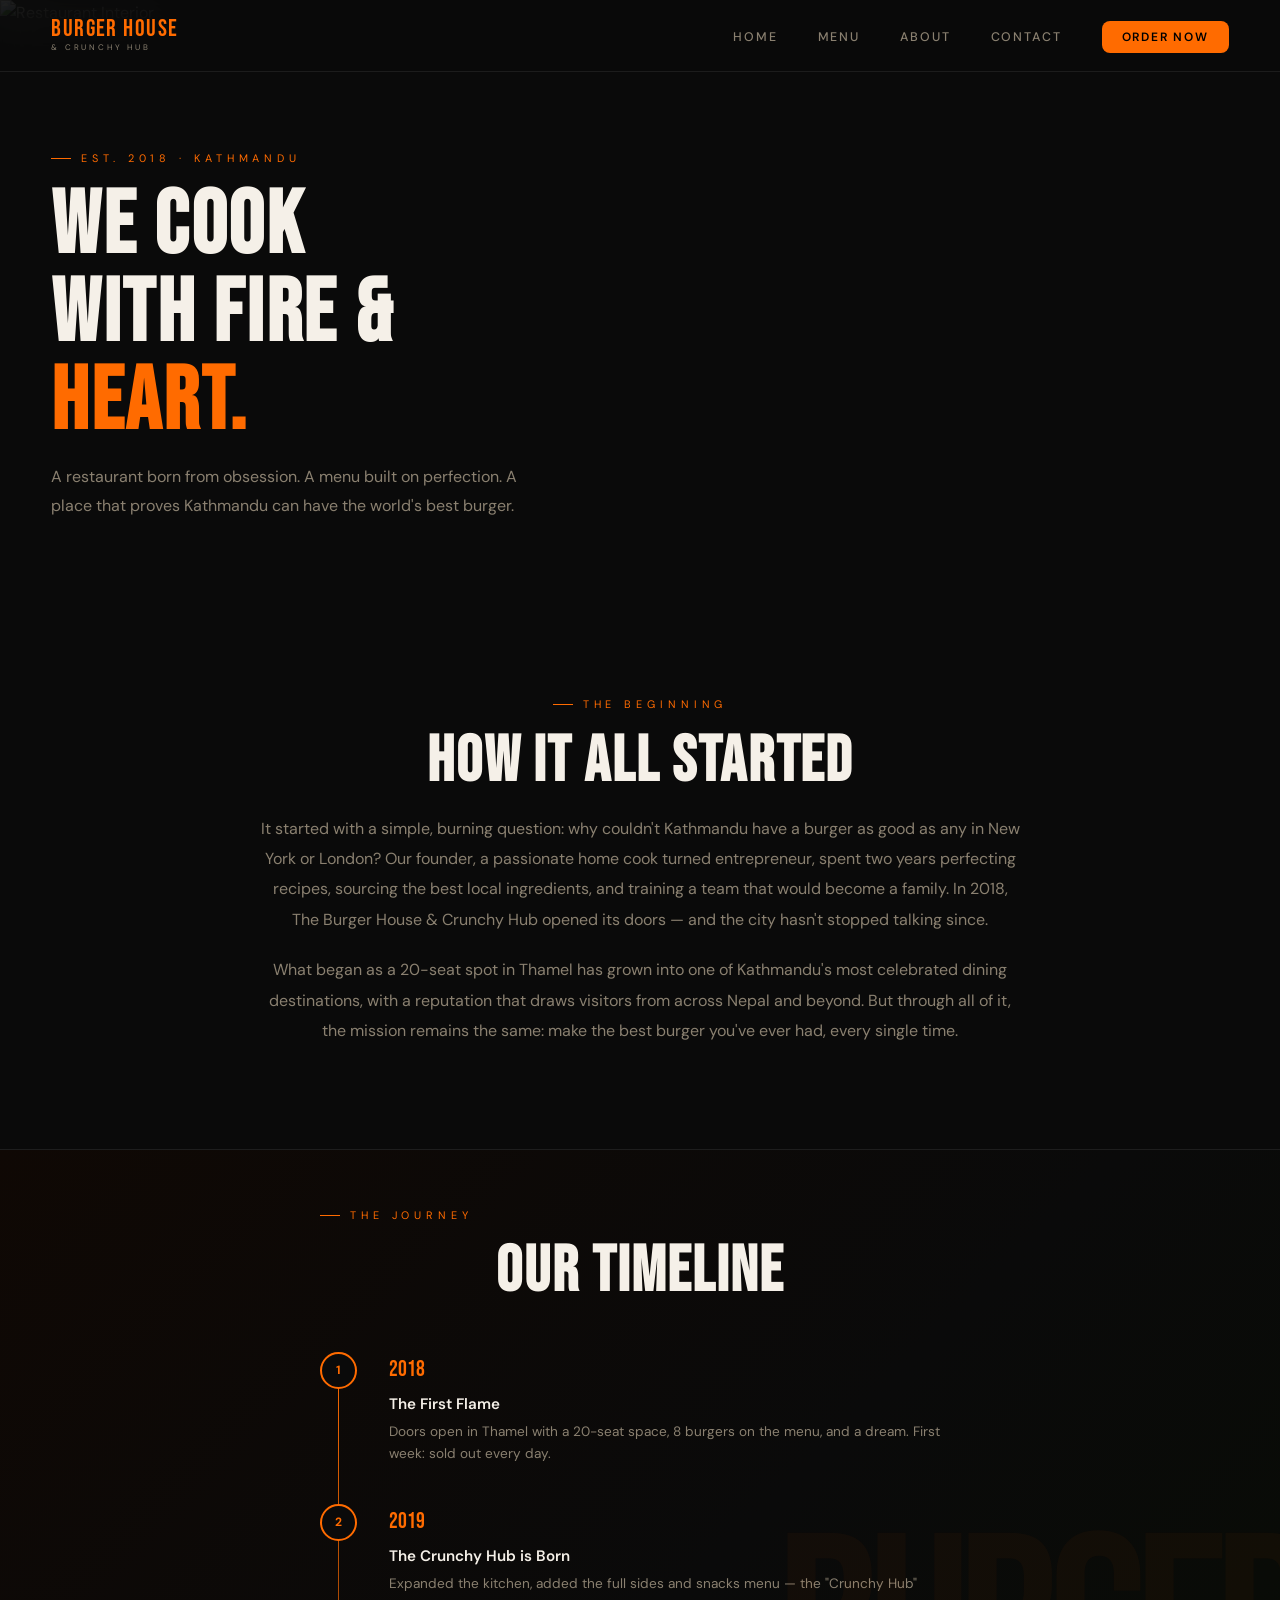
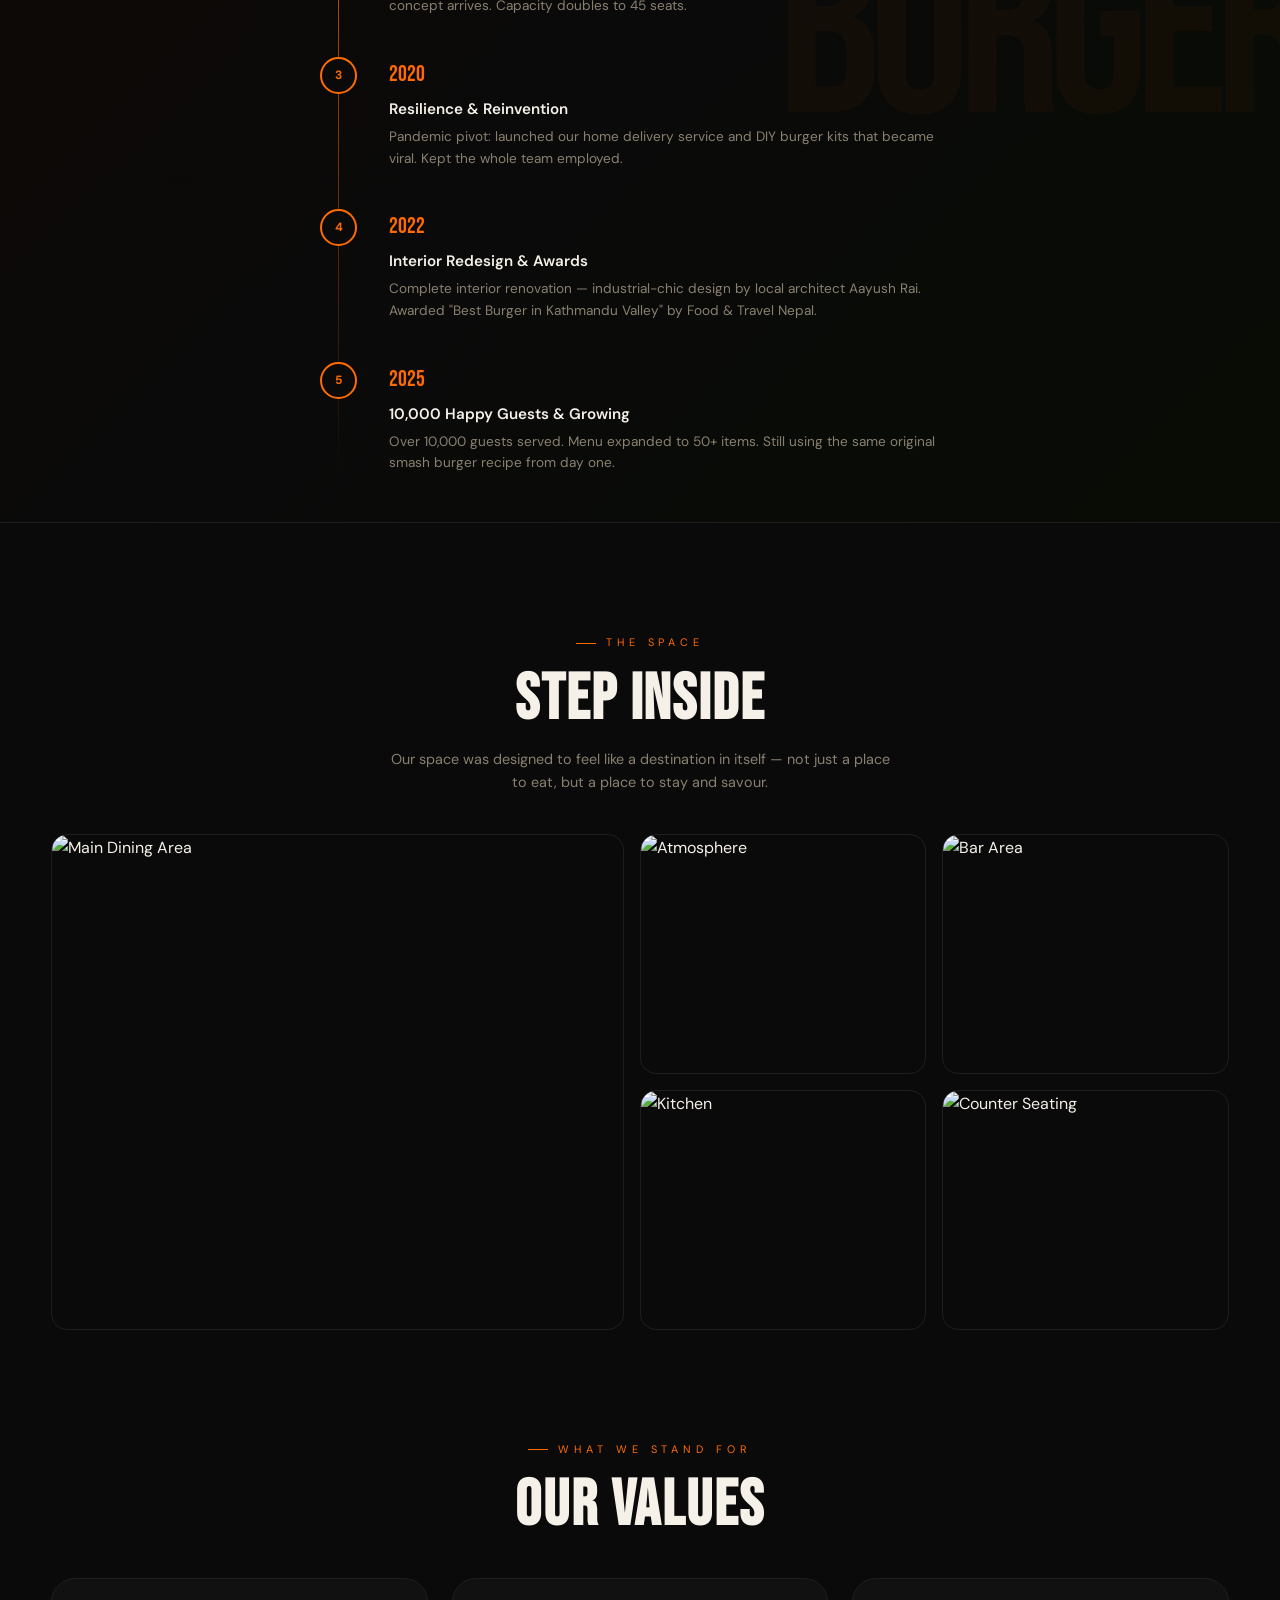
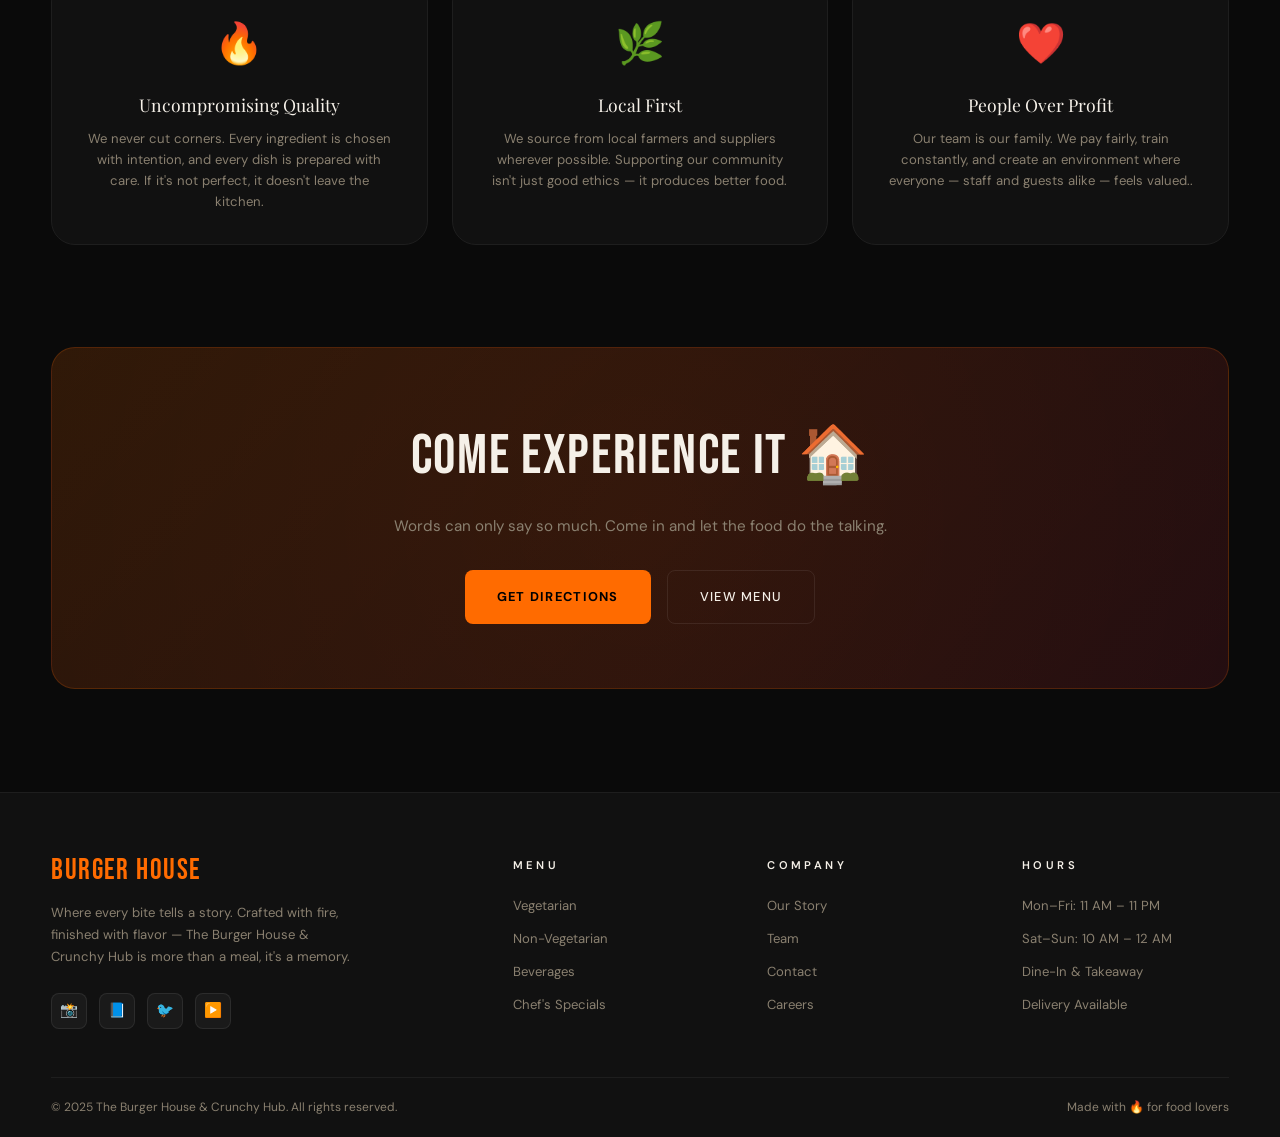
==== commit a16eb04c: "this is my first change" ====
--- a/burgerhouseandcrunchyhub/about.html
+++ b/burgerhouseandcrunchyhub/about.html
@@ -145,7 +145,7 @@
     <div class="value-card fade-in fade-in-delay-2">
       <div class="value-icon">❤️</div>
       <div class="value-title">People Over Profit</div>
-      <div class="value-desc">Our team is our family. We pay fairly, train constantly, and create an environment where everyone — staff and guests alike — feels valued.</div>
+      <div class="value-desc">Our team is our family. We pay fairly, train constantly, and create an environment where everyone — staff and guests alike — feels valued..</div>
     </div>
   </div>
 </section>
